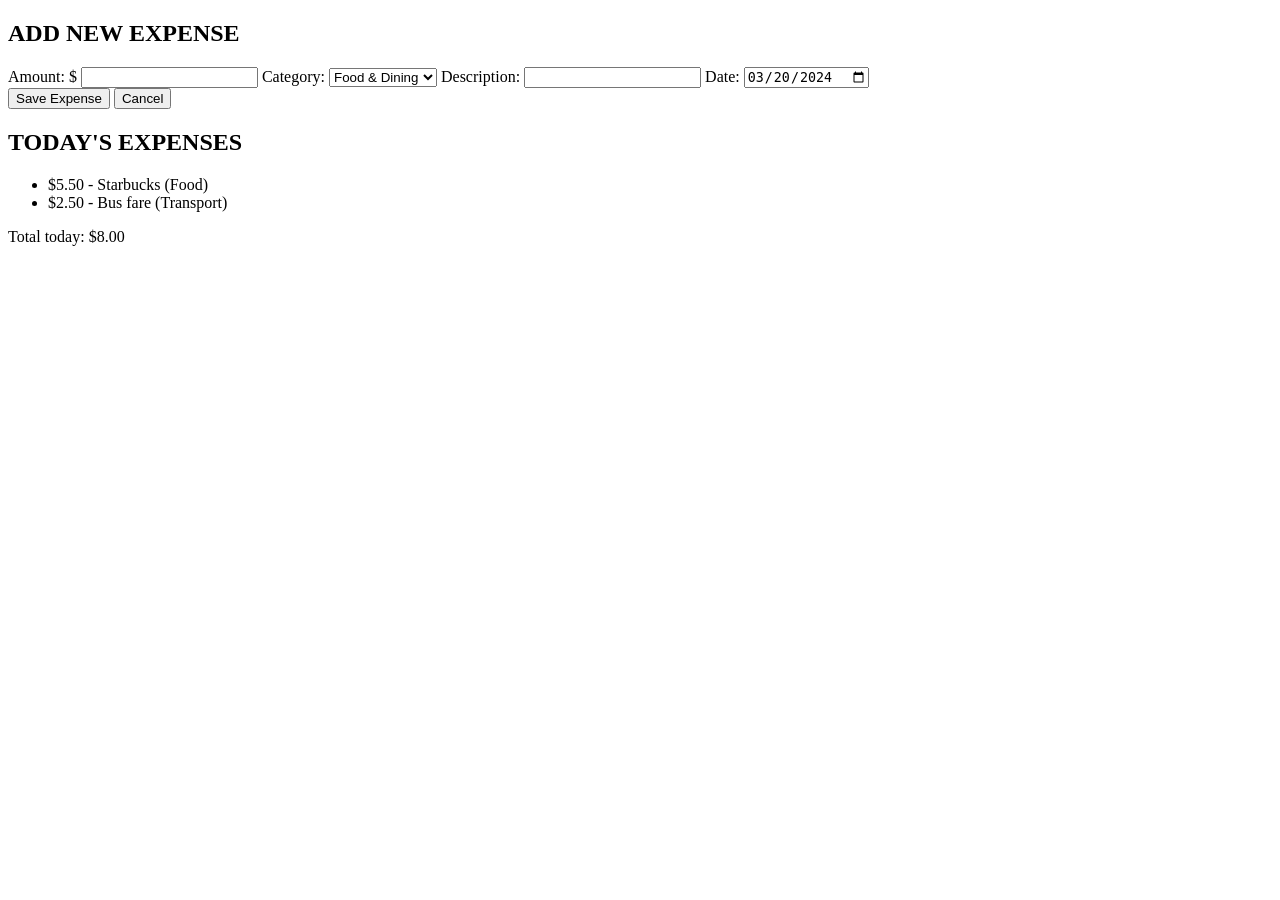
==== add-expense.html @ a71dc0dc "Add initial HTML files: index, add-expense, budget" ====
<!DOCTYPE html>
<html lang="ja">
  <head>
    <meta charset="UTF-8" />
    <meta name="viewport" content="width=device-width, initial-scale=1.0" />
    <title>Add New Expense</title>
  </head>
  <body>
    <main id="add-expense-page">
      <section id="expense-form-section">
        <h1>ADD NEW EXPENSE</h1>

        <form id="expense-form">
          <label for="amount">Amount: $</label>
          <input type="number" id="amount" name="amount" step="0.01" min="0" required />

          <label for="category">Category:</label>
          <select id="category" name="category" required>
            <option value="food">Food &amp; Dining</option>
            <option value="transport">Transportation</option>
            <option value="entertainment">Entertainment</option>
            <option value="shopping">Shopping</option>
            <option value="other">Other</option>
          </select>

          <label for="description">Description:</label>
          <input type="text" id="description" name="description" maxlength="120" />

          <label for="date">Date:</label>
          <input type="date" id="date" name="date" value="2024-03-20" required />

          <div class="actions">
            <button type="submit" id="save-expense">Save Expense</button>
            <button type="button" id="cancel-expense" onclick="history.back()">Cancel</button>
          </div>
        </form>
      </section>

      <section id="todays-expenses">
        <h2>TODAY'S EXPENSES</h2>
        <ul class="expense-list">
          <li class="expense-item"><span class="price">$5.50</span> - <span class="title">Starbucks</span> (<span class="category">Food</span>)</li>
          <li class="expense-item"><span class="price">$2.50</span> - <span class="title">Bus fare</span> (<span class="category">Transport</span>)</li>
        </ul>
        <p class="total">Total today: $8.00</p>
      </section>
    </main>
  </body>
</html>
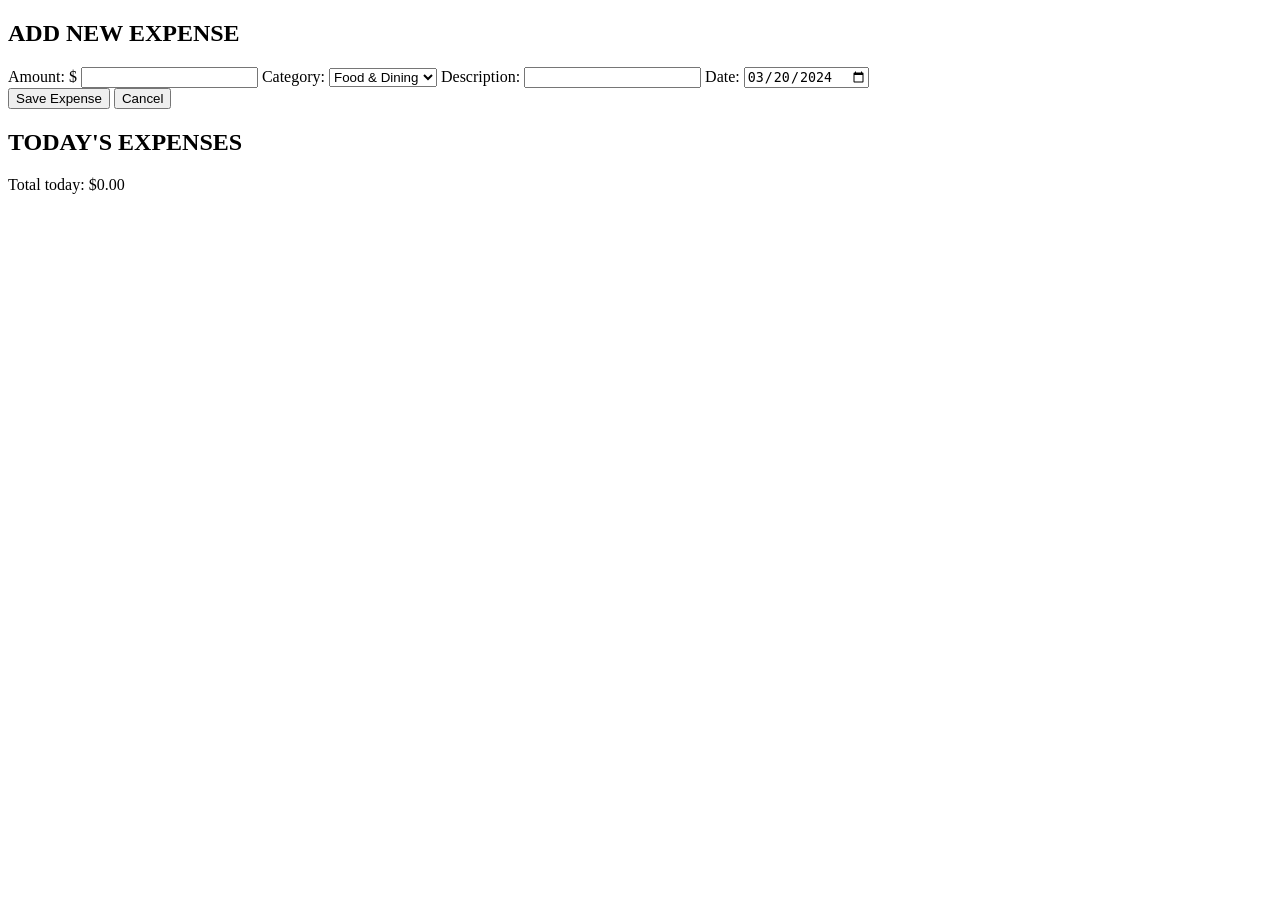
==== commit c6764d68: "javascript first part index html and js, expenses.js" ====
--- a/add-expense.html
+++ b/add-expense.html
@@ -1,49 +1,56 @@
 <!DOCTYPE html>
 <html lang="ja">
-  <head>
-    <meta charset="UTF-8" />
-    <meta name="viewport" content="width=device-width, initial-scale=1.0" />
-    <title>Add New Expense</title>
-  </head>
-  <body>
-    <main id="add-expense-page">
-      <section id="expense-form-section">
-        <h1>ADD NEW EXPENSE</h1>
 
-        <form id="expense-form">
-          <label for="amount">Amount: $</label>
-          <input type="number" id="amount" name="amount" step="0.01" min="0" required />
+<head>
+  <meta charset="UTF-8" />
+  <meta name="viewport" content="width=device-width, initial-scale=1.0" />
+  <title>Add New Expense</title>
+  </style>
+</head>
 
-          <label for="category">Category:</label>
-          <select id="category" name="category" required>
-            <option value="food">Food &amp; Dining</option>
-            <option value="transport">Transportation</option>
-            <option value="entertainment">Entertainment</option>
-            <option value="shopping">Shopping</option>
-            <option value="other">Other</option>
-          </select>
+<body>
+  <main id="add-expense-page">
+    <section id="expense-form-section">
+      <h1>ADD NEW EXPENSE</h1>
 
-          <label for="description">Description:</label>
-          <input type="text" id="description" name="description" maxlength="120" />
+      <form id="expense-form">
+        <label for="amount">Amount: $</label>
+        <input type="number" id="amount" name="amount" step="0.01" min="0" required />
 
-          <label for="date">Date:</label>
-          <input type="date" id="date" name="date" value="2024-03-20" required />
+        <label for="category">Category:</label>
+        <select id="category" name="category" required>
+          <option value="food">Food &amp; Dining</option>
+          <option value="transport">Transportation</option>
+          <option value="entertainment">Entertainment</option>
+          <option value="shopping">Shopping</option>
+          <option value="other">Other</option>
+        </select>
 
-          <div class="actions">
-            <button type="submit" id="save-expense">Save Expense</button>
-            <button type="button" id="cancel-expense" onclick="history.back()">Cancel</button>
-          </div>
-        </form>
-      </section>
+        <label for="description">Description:</label>
+        <input type="text" id="description" name="description" maxlength="120" required />
 
-      <section id="todays-expenses">
-        <h2>TODAY'S EXPENSES</h2>
-        <ul class="expense-list">
-          <li class="expense-item"><span class="price">$5.50</span> - <span class="title">Starbucks</span> (<span class="category">Food</span>)</li>
-          <li class="expense-item"><span class="price">$2.50</span> - <span class="title">Bus fare</span> (<span class="category">Transport</span>)</li>
-        </ul>
-        <p class="total">Total today: $8.00</p>
-      </section>
-    </main>
-  </body>
-</html>
+        <label for="date">Date:</label>
+        <input type="date" id="date" name="date" value="2024-03-20" required />
+
+        <div class="actions">
+          <button type="button" id="save-expense" onclick="addInformation()">Save Expense</button>
+          <button type="button" id="cancel-expense" onclick="cancelarFormulario()">Cancel</button>
+        </div>
+      </form>
+    </section>
+
+    <section id="todays-expenses">
+      <h2>TODAY'S EXPENSES</h2>
+      <ul class="expense-list">
+      </ul>
+      <p class="total">Total today: $0.00</p>
+      <p class="inpAmount" style="display: none;">0</p>
+    </section>
+  </main>
+  <script src="javascript/expenses.js"></script>
+  <script src="https://code.jquery.com/jquery-3.7.1.min.js"
+    integrity="sha256-/JqT3SQfawRcv/BIHPThkBvs0OEvtFFmqPF/lYI/Cxo=" crossorigin="anonymous">
+    </script>
+</body>
+
+</html>
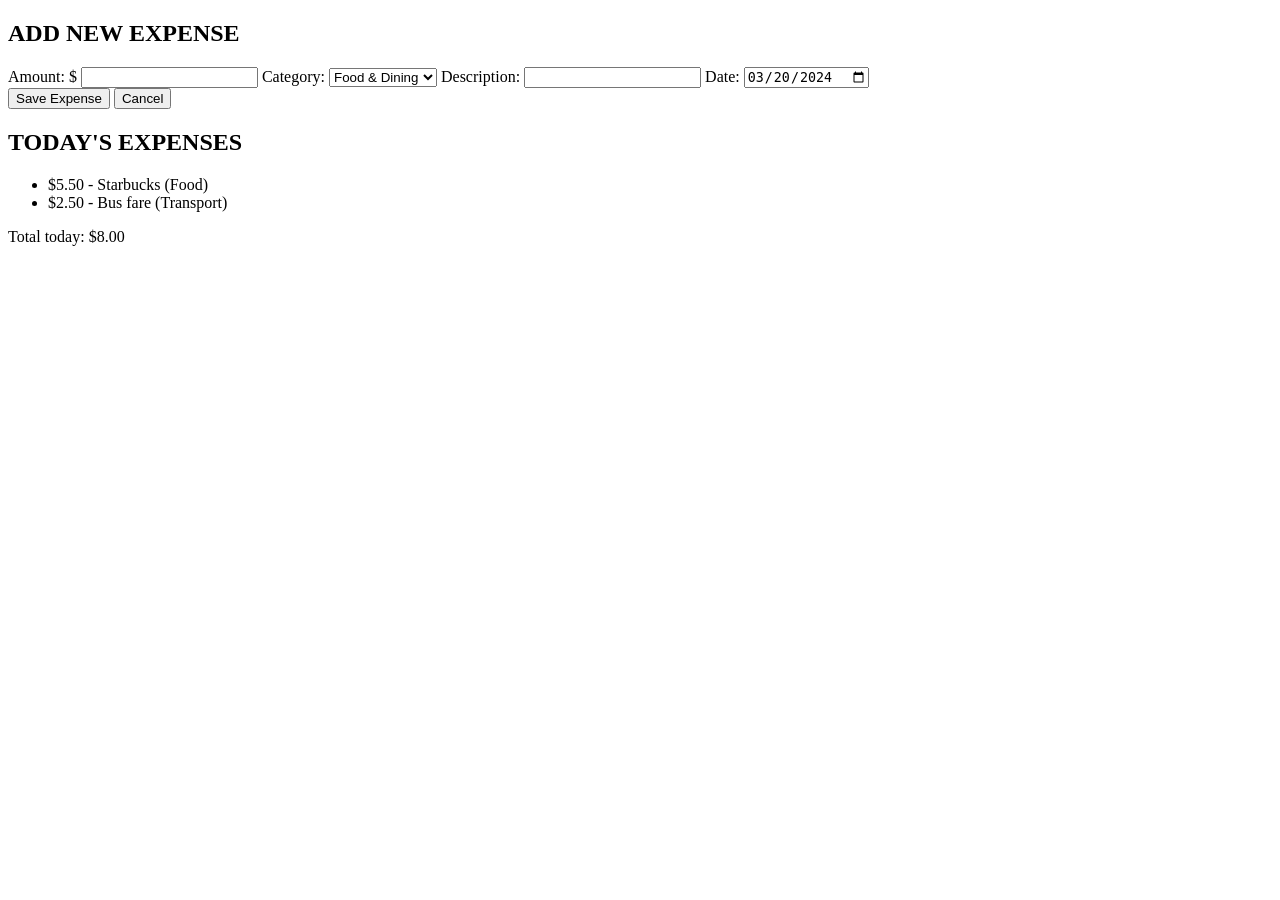
==== commit e7d6d03e: "Merge pull request #2 from BrahnGP/html-structure Html structure" ====
--- a/add-expense.html
+++ b/add-expense.html
@@ -1,56 +1,49 @@
 <!DOCTYPE html>
 <html lang="ja">
+  <head>
+    <meta charset="UTF-8" />
+    <meta name="viewport" content="width=device-width, initial-scale=1.0" />
+    <title>Add New Expense</title>
+  </head>
+  <body>
+    <main id="add-expense-page">
+      <section id="expense-form-section">
+        <h1>ADD NEW EXPENSE</h1>
 
-<head>
-  <meta charset="UTF-8" />
-  <meta name="viewport" content="width=device-width, initial-scale=1.0" />
-  <title>Add New Expense</title>
-  </style>
-</head>
+        <form id="expense-form">
+          <label for="amount">Amount: $</label>
+          <input type="number" id="amount" name="amount" step="0.01" min="0" required />
 
-<body>
-  <main id="add-expense-page">
-    <section id="expense-form-section">
-      <h1>ADD NEW EXPENSE</h1>
+          <label for="category">Category:</label>
+          <select id="category" name="category" required>
+            <option value="food">Food &amp; Dining</option>
+            <option value="transport">Transportation</option>
+            <option value="entertainment">Entertainment</option>
+            <option value="shopping">Shopping</option>
+            <option value="other">Other</option>
+          </select>
 
-      <form id="expense-form">
-        <label for="amount">Amount: $</label>
-        <input type="number" id="amount" name="amount" step="0.01" min="0" required />
+          <label for="description">Description:</label>
+          <input type="text" id="description" name="description" maxlength="120" />
 
-        <label for="category">Category:</label>
-        <select id="category" name="category" required>
-          <option value="food">Food &amp; Dining</option>
-          <option value="transport">Transportation</option>
-          <option value="entertainment">Entertainment</option>
-          <option value="shopping">Shopping</option>
-          <option value="other">Other</option>
-        </select>
+          <label for="date">Date:</label>
+          <input type="date" id="date" name="date" value="2024-03-20" required />
 
-        <label for="description">Description:</label>
-        <input type="text" id="description" name="description" maxlength="120" required />
+          <div class="actions">
+            <button type="submit" id="save-expense">Save Expense</button>
+            <button type="button" id="cancel-expense" onclick="history.back()">Cancel</button>
+          </div>
+        </form>
+      </section>
 
-        <label for="date">Date:</label>
-        <input type="date" id="date" name="date" value="2024-03-20" required />
-
-        <div class="actions">
-          <button type="button" id="save-expense" onclick="addInformation()">Save Expense</button>
-          <button type="button" id="cancel-expense" onclick="cancelarFormulario()">Cancel</button>
-        </div>
-      </form>
-    </section>
-
-    <section id="todays-expenses">
-      <h2>TODAY'S EXPENSES</h2>
-      <ul class="expense-list">
-      </ul>
-      <p class="total">Total today: $0.00</p>
-      <p class="inpAmount" style="display: none;">0</p>
-    </section>
-  </main>
-  <script src="javascript/expenses.js"></script>
-  <script src="https://code.jquery.com/jquery-3.7.1.min.js"
-    integrity="sha256-/JqT3SQfawRcv/BIHPThkBvs0OEvtFFmqPF/lYI/Cxo=" crossorigin="anonymous">
-    </script>
-</body>
-
-</html>+      <section id="todays-expenses">
+        <h2>TODAY'S EXPENSES</h2>
+        <ul class="expense-list">
+          <li class="expense-item"><span class="price">$5.50</span> - <span class="title">Starbucks</span> (<span class="category">Food</span>)</li>
+          <li class="expense-item"><span class="price">$2.50</span> - <span class="title">Bus fare</span> (<span class="category">Transport</span>)</li>
+        </ul>
+        <p class="total">Total today: $8.00</p>
+      </section>
+    </main>
+  </body>
+</html>
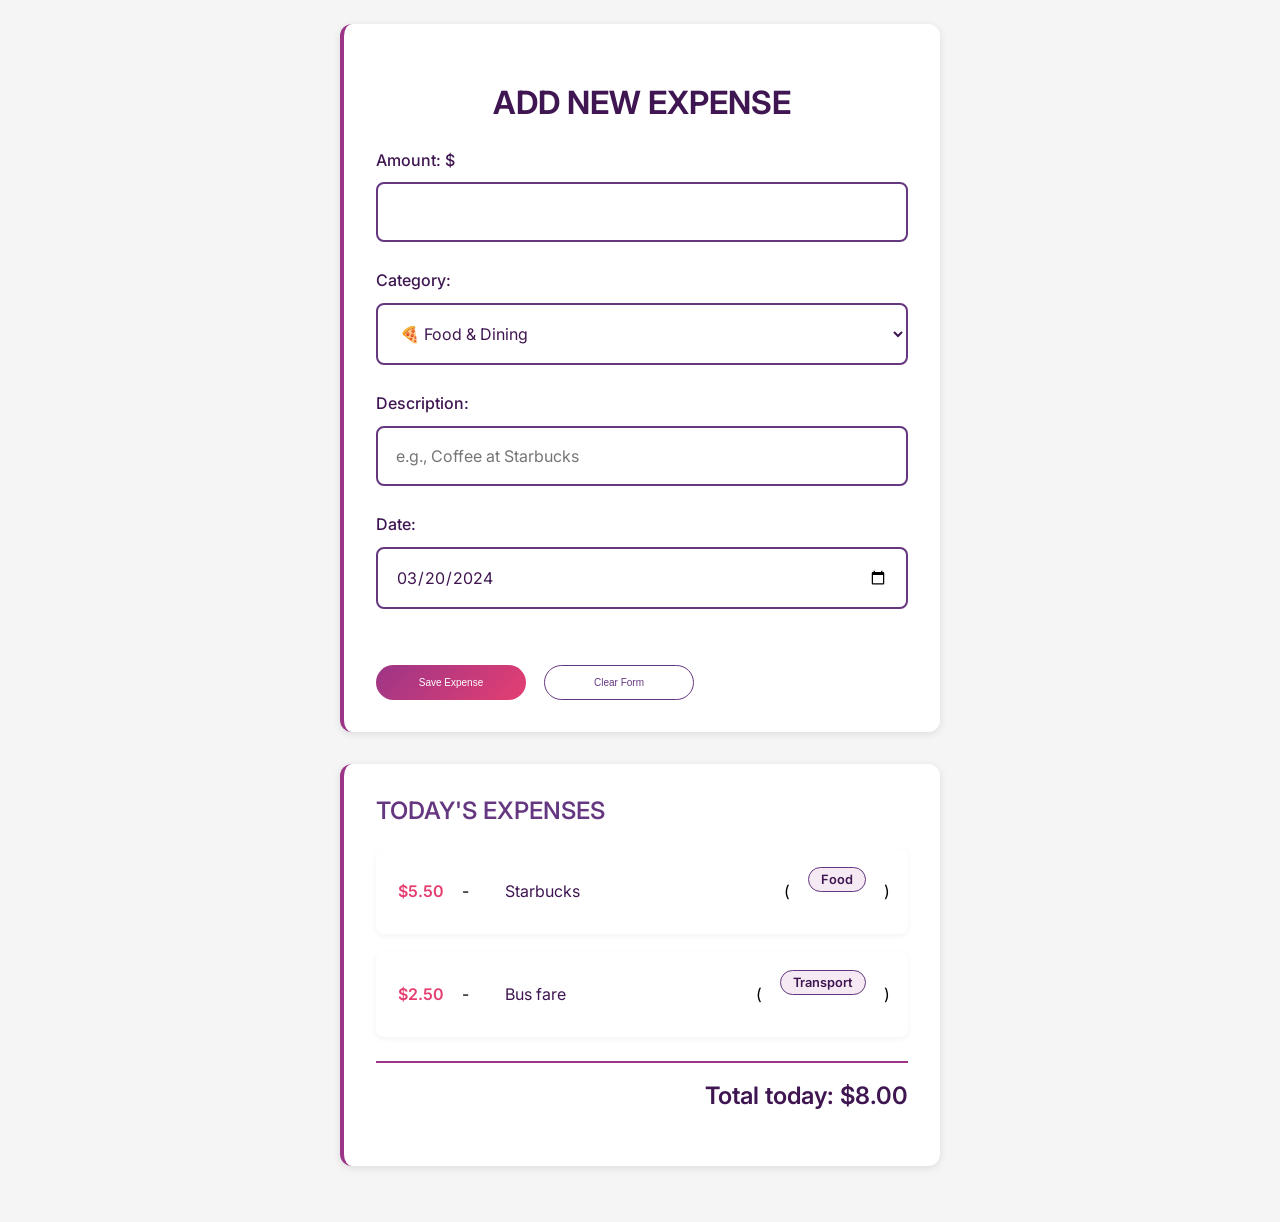
==== commit f977c17c: "The commit for the style adjustments made by Arthem has been completed" ====
--- a/add-expense.html
+++ b/add-expense.html
@@ -4,40 +4,49 @@
     <meta charset="UTF-8" />
     <meta name="viewport" content="width=device-width, initial-scale=1.0" />
     <title>Add New Expense</title>
+    <link rel="stylesheet" href="style.css">
   </head>
   <body>
     <main id="add-expense-page">
       <section id="expense-form-section">
-        <h1>ADD NEW EXPENSE</h1>
+        <h1 class="header">ADD NEW EXPENSE</h1>
 
         <form id="expense-form">
-          <label for="amount">Amount: $</label>
-          <input type="number" id="amount" name="amount" step="0.01" min="0" required />
+          <div class="form-field">
+            <label for="amount">Amount: $</label>
+            <input type="number" id="amount" name="amount" step="0.01" min="0" required />
+          </div>
 
-          <label for="category">Category:</label>
-          <select id="category" name="category" required>
-            <option value="food">Food &amp; Dining</option>
-            <option value="transport">Transportation</option>
-            <option value="entertainment">Entertainment</option>
-            <option value="shopping">Shopping</option>
-            <option value="other">Other</option>
-          </select>
+          <div class="form-field">
+            <label for="category">Category:</label>
+            <select id="category" name="category" required>
+              <option value="food">🍕 Food &amp; Dining</option>
+              <option value="transport">🚌 Transportation</option>
+              <option value="entertainment">🎮 Entertainment</option>
+              <option value="shopping">🛒 Shopping</option>
+              <option value="other">📦 Other</option>
+            </select>
+          </div>
 
-          <label for="description">Description:</label>
-          <input type="text" id="description" name="description" maxlength="120" />
+          <div class="form-field">
+            <label for="description">Description:</label>
+            <input type="text" id="description" name="description" maxlength="120" placeholder="e.g., Coffee at Starbucks" />
+          </div>
 
-          <label for="date">Date:</label>
-          <input type="date" id="date" name="date" value="2024-03-20" required />
+          <div class="form-field">
+            <label for="date">Date:</label>
+            <input type="date" id="date" name="date" value="2024-03-20" required />
+          </div>
 
           <div class="actions">
             <button type="submit" id="save-expense">Save Expense</button>
-            <button type="button" id="cancel-expense" onclick="history.back()">Cancel</button>
+            <button type="reset" id="cancel-expense">Clear Form</button>
           </div>
         </form>
       </section>
 
       <section id="todays-expenses">
-        <h2>TODAY'S EXPENSES</h2>
+        <h2 class="subheader">TODAY'S EXPENSES</h2>
         <ul class="expense-list">
           <li class="expense-item"><span class="price">$5.50</span> - <span class="title">Starbucks</span> (<span class="category">Food</span>)</li>
           <li class="expense-item"><span class="price">$2.50</span> - <span class="title">Bus fare</span> (<span class="category">Transport</span>)</li>
--- a/style.css
+++ b/style.css
@@ -0,0 +1,553 @@
+@import url('https://fonts.googleapis.com/css2?family=Inter:ital,opsz,wght@0,14..32,100..900;1,14..32,100..900&display=swap');
+
+:root {
+    /* Defining colors */
+    --main-darkpurple: #3F1651;
+    --submain-purple: #653780;
+    --light-purple: #9C3587;
+    --bright-pink: #E53F71;
+    --desert-yellow: #F89F5B;
+
+    --success-green:rgba(16, 185, 129, 1);
+    --danger-red: #dc3545;
+    --warning-orange: #fd7e14;
+    
+    /* Spacings */
+    --spacing-xs: 8px;
+    --spacing-sm: 18px;
+    --spacing-md: 24px;
+    --spacing-lg: 32px;
+    --spacing-xl: 46px;
+
+    /* Font-sizes */
+    --font-sm: 10px;
+    --font-base: 16px;
+    --font-lg: 24px;
+    --font-xl:32px;
+} 
+
+body {
+    background-color: whitesmoke;
+    scroll-behavior: smooth;
+    font-family: "Inter", sans-serif;
+    margin: 0;
+    padding: 0;
+    min-height: 100vh;
+}
+
+#dashboard, #add-expense-page, #budget-manager {
+    max-width: 600px;
+    margin: 0 auto;
+    padding: var(--spacing-md);
+}
+
+section {
+    background: white;
+    border-radius: 12px;
+    padding: var(--spacing-lg);
+    margin-bottom: var(--spacing-lg);
+    box-shadow: 0 2px 8px rgba(0, 0, 0, 0.1);
+    border-left: 4px solid var(--light-purple);
+}
+
+.header {
+    color: var(--main-darkpurple);   
+    font-size: var(--font-xl);
+    font-weight: 650;
+    margin-bottom: var(--spacing-md);
+    text-align: center;
+}
+
+.subheader {
+    font-size: var(--font-lg);
+    color: var(--submain-purple); 
+    font-weight: 550; 
+    margin-top: 0;
+    margin-bottom: var(--spacing-md);
+}
+
+#current-balance {
+    color: var(--bright-pink);
+    font-weight: 600;  
+}
+
+.balance, .monthly-spend {
+    font-size: var(--font-base);
+    margin: var(--spacing-md) 0;
+}
+
+#monthly-spent {
+    color: var(--danger-red);
+    font-weight: 600;
+}
+
+#monthly-budget {
+    color: var(--success-green);
+    font-weight: 600;
+}
+
+.quick-status {
+    line-height: 1.6;
+}
+
+.category-status-list, .expense-list {
+    list-style: none;
+    padding: 0;
+    margin: 0;
+}
+
+.category-status-item, .expense-item {
+    padding: var(--spacing-sm);
+    margin-bottom: var(--spacing-sm);
+    background: white;
+    border-radius: 8px;
+    display: flex;
+    align-items: center;
+    gap: var(--spacing-sm);
+    box-shadow: 0 2px 6px rgba(0,0,0,0.05);
+    border-left: 4px solid transparent;
+}
+
+.onTrackState {
+    color: var(--success-green);
+    font-size: var(--font-base);
+    font-weight: 500;
+}
+
+.overBudgetState {
+    color: var(--danger-red);
+    font-size: var(--font-base);
+    font-weight: 500;
+}
+
+.progress-bar {
+    width: 100%;
+    max-width: 400px;
+    height: 25px;
+    background-color: #e5e7eb;
+    border-radius: 10px;
+    overflow: hidden;
+    position: relative;
+    box-shadow: 0 2px 8px rgba(0,0,0,0.07);
+    margin: var(--spacing-lg) 0;
+}
+
+.progress-bar::before {
+    content: '';
+    display: block;
+    height: 100%;
+    width: var(--progress, 0%);
+    background: var(--color, linear-gradient(90deg, var(--success-green) 0%, var(--desert-yellow) 50%, var(--bright-pink) 100%));
+    border-radius: 10px 0 0 10px;
+    transition: width 0.5s cubic-bezier(.4,0,.2,1);
+    position: relative;
+    animation: progressLoad 2s ease-out;
+}
+
+@keyframes progressLoad {
+     from {
+        width: 0;
+     }
+     to {
+        width: var(--progress, 0%);
+     }
+}
+
+.progress-text {
+    position: absolute;
+    left: 0;
+    top: 0;
+    width: 100%;
+    height: 100%;
+    display: flex;
+    align-items: center;
+    justify-content: center;
+    font-weight: bold;
+    color: white;
+    font-size: var(--font-sm);
+    pointer-events: none;
+    z-index: 1;
+    text-shadow: 0 1px 2px rgba(0,0,0,0.5);
+}
+
+#recent-expenses {
+    line-height: 1.6;
+}
+
+/* MAIN BUTTONS */
+button {
+    width: 120px;
+    height: 35px;
+    border: none;
+    border-radius: 50px;
+    color: white;
+    background: linear-gradient(135deg, var(--light-purple), var(--bright-pink));
+    font-size: var(--font-sm);
+    cursor: pointer;
+    font-weight: 500;
+    transition: all 0.3s ease;
+    margin-left: var(--spacing-lg);
+}
+
+#add-expense {
+    margin: 0;
+}
+
+/* Primary button hover effects */
+button:hover,
+#add-expense:hover, 
+#view-all:hover, 
+#update-budgets:hover, 
+#reports:hover, 
+#save-expense:hover {
+    transform: translateY(-2px);
+    box-shadow: 0 4px 12px rgba(156, 53, 135, 0.3);
+}
+
+/* Secondary buttons */
+#set-budget, 
+#reset-all, 
+#cancel-expense {
+    color: var(--submain-purple);
+    background: white;
+    border: 1.5px solid var(--submain-purple);
+}
+
+#set-budget:hover, 
+#reset-all:hover, 
+#cancel-expense:hover {
+    background: linear-gradient(135deg, var(--submain-purple), var(--light-purple));
+    color: white;
+    border: 1.5px solid white;
+    transform: translateY(-2px);
+}
+
+
+/* FORMS & INPUTS */
+form {
+    line-height: 1.8;
+    display: flex;
+    flex-direction: column;
+    gap: var(--spacing-md);
+}
+
+input[type="number"], 
+input[type="text"], 
+input[type="date"], 
+select,
+.income-area,
+.budget-input {
+    background-color: #ffffff;
+    border-radius: 8px;
+    color: var(--main-darkpurple);
+    padding: var(--spacing-sm);
+    font-size: var(--font-base);
+    transition: all 0.3s ease;
+    font-family: inherit;
+    box-sizing: border-box;
+    border: 2px solid var(--submain-purple);
+}
+
+.income-area {
+    border-color: var(--desert-yellow);
+    margin-left: var(--spacing-xs);
+    font-weight: 600;
+    width: auto;
+}
+
+.budget-input {
+    border-color: var(--desert-yellow);
+    width: 80px;
+    font-weight: 600;
+}
+
+input[type="number"], 
+input[type="text"], 
+input[type="date"], 
+select {
+    width: 100%;
+}
+
+input:focus, 
+select:focus,
+.income-area:focus,
+.budget-input:focus {
+    outline: none;
+    border-color: var(--bright-pink);
+    box-shadow: 0 0 0 3px rgba(229, 63, 113, 0.1);
+    transform: translateY(-1px);
+}
+
+
+label {
+    color: var(--main-darkpurple);
+    font-weight: 500;
+    margin-bottom: var(--spacing-xs);
+    display: block;
+    font-size: var(--font-base);
+}
+
+
+/* NAVIGATION & ACTIONS */
+#actions, 
+#budget-actions,
+.actions {
+    display: flex;
+    gap: var(--spacing-sm);
+    margin-top: var(--spacing-lg);
+    justify-content: center;
+    align-items: center;
+    flex-wrap: wrap;
+}
+
+#budget-actions {
+    padding-top: var(--spacing-lg);
+    border-top: 2px solid #e0e0e0;
+    margin-top: var(--spacing-xl);
+}
+
+.actions {
+    justify-content: flex-start;
+}
+
+.actions button {
+    margin-left: 0;
+    flex: 1;
+    max-width: 150px;
+}
+
+
+/* EXPENSE ITEMS */
+.expense-list .expense-item {
+    justify-content: space-between;
+    align-items: center;
+}
+
+.expense-item .price {
+    font-weight: 600;
+    color: var(--bright-pink);
+    font-size: var(--font-base);
+}
+
+.expense-item .title {
+    flex: 1;
+    margin: 0 var(--spacing-sm);
+    color: var(--main-darkpurple);
+}
+
+.expense-item .category {
+    color: var(--main-darkpurple);
+    font-weight: 600;
+    padding: 4px 12px;
+    border-radius: 16px;
+    font-size: 0.8rem;
+    background: rgba(156, 53, 135, 0.1);
+    border: 1px solid var(--submain-purple);
+}
+
+/* CATEGORY COLORS */
+.category[data-cat="food"],
+.category-status-item[data-cat="food"] {
+    border-left-color: var(--desert-yellow);
+}
+
+.category[data-cat="transport"],
+.category-status-item[data-cat="transport"] {
+    border-left-color: var(--light-purple);
+}
+
+.category[data-cat="fun"],
+.category-status-item[data-cat="fun"] {
+    border-left-color: var(--bright-pink);
+}
+
+/* Category badges with colored borders instead of backgrounds */
+.expense-item .category[data-cat="food"] {
+    background: rgba(248, 159, 91, 0.1);
+    border-color: var(--desert-yellow);
+    color: var(--main-darkpurple);
+}
+
+.expense-item .category[data-cat="transport"] {
+    background: rgba(156, 53, 135, 0.1);
+    border-color: var(--light-purple);
+    color: var(--main-darkpurple);
+}
+
+.expense-item .category[data-cat="fun"] {
+    background: rgba(229, 63, 113, 0.1);
+    border-color: var(--bright-pink);
+    color: var(--main-darkpurple);
+}
+
+.total {
+    text-align: right;
+    font-weight: 600;
+    color: var(--main-darkpurple);
+    font-size: var(--font-lg);
+    margin-top: var(--spacing-md);
+    padding-top: var(--spacing-sm);
+    border-top: 2px solid var(--light-purple);
+}
+
+/* BUDGET CATEGORIES */
+.category {
+    background: linear-gradient(135deg, #ffffff, #fef7ff);
+    border: 1px solid var(--light-purple);
+    border-radius: 12px;
+    padding: var(--spacing-md);
+    margin-bottom: var(--spacing-md);
+    transition: transform 0.2s ease;
+}
+
+.category:hover {
+    transform: translateY(-2px);
+    box-shadow: 0 4px 16px rgba(156, 53, 135, 0.1);
+}
+
+.category header {
+    display: flex;
+    align-items: center;
+    gap: var(--spacing-sm);
+    margin-bottom: var(--spacing-sm);
+}
+
+.category .icon {
+    font-size: 24px;
+    padding: var(--spacing-xs);
+    border-radius: 8px;
+    color: white;
+}
+
+.category[data-cat="food"] .icon {
+    background: linear-gradient(135deg, var(--desert-yellow), #ffd54f);
+}
+
+.category[data-cat="transport"] .icon {
+    background: linear-gradient(135deg, var(--light-purple), var(--bright-pink));
+}
+
+.category[data-cat="fun"] .icon {
+    background: linear-gradient(135deg, var(--bright-pink), #ff6b9d);
+}
+
+.budget-row {
+    display: flex;
+    align-items: center;
+    gap: var(--spacing-xs);
+    margin-bottom: var(--spacing-sm);
+}
+
+.spent-row {
+    margin: var(--spacing-sm) 0 var(--spacing-md);
+}
+
+.spent {
+    color: var(--submain-purple);
+    font-weight: 600;
+    font-size: var(--font-base);
+}
+
+.remaining {
+    color: var(--success-green);
+    font-weight: 500;
+    margin: var(--spacing-sm) 0;
+}
+
+.over {
+    color: var(--danger-red);
+    font-weight: 600;
+    margin: var(--spacing-sm) 0;
+}
+
+/* RESPONSIVE DESIGN */
+@media (max-width: 768px) {
+    #dashboard, #add-expense-page, #budget-manager {
+        padding: var(--spacing-sm);
+        margin: 0 var(--spacing-xs);
+    }
+    
+    .header {
+        font-size: var(--font-lg);
+    }
+    
+    .expense-item {
+        flex-direction: column;
+        align-items: flex-start;
+        gap: var(--spacing-xs);
+    }
+    
+    .category-status-item {
+        flex-direction: column;
+        text-align: center;
+        align-items: center;
+    }
+    
+    #actions, #budget-actions, .actions {
+        flex-direction: column;
+        align-items: center;
+        gap: var(--spacing-sm);
+    }
+    
+    button {
+        width: 100%;
+        max-width: 200px;
+        margin-left: 0;
+    }
+    
+    .progress-bar {
+        height: 20px;
+        max-width: 100%;
+    }
+    
+    .budget-row {
+        flex-direction: column;
+        align-items: flex-start;
+    }
+    
+    .budget-input {
+        width: 100px;
+    }
+    
+    form {
+        gap: var(--spacing-sm);
+    }
+    
+    section {
+        padding: var(--spacing-md);
+    }
+}
+
+@media (max-width: 480px) {
+    :root {
+        --font-xl: 24px;
+        --font-lg: 18px;
+        --font-base: 14px;
+        --spacing-lg: 20px;
+        --spacing-md: 16px;
+    }
+    
+    .category {
+        padding: var(--spacing-sm);
+    }
+    
+    .category-status-item, .expense-item {
+        padding: var(--spacing-xs);
+    }
+    
+    .progress-text {
+        font-size: 10px;
+    }
+    
+    .income-area {
+        width: 120px;
+        margin-left: 0;
+        margin-top: var(--spacing-xs);
+    }
+    
+    #monthly-income label {
+        display: block;
+        text-align: center;
+    }
+}
+
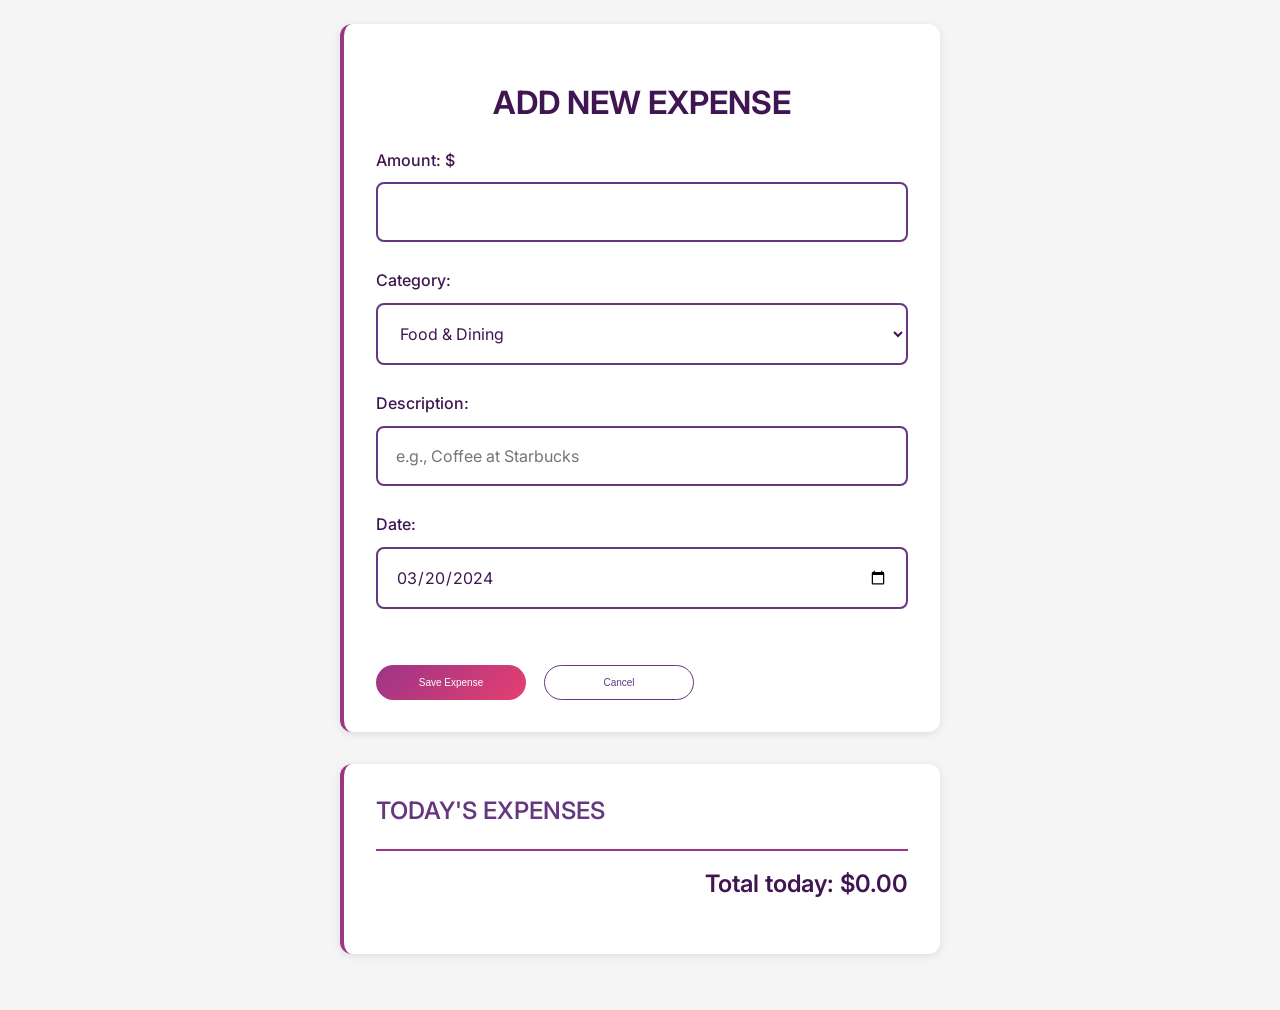
==== commit f3e26e85: "Merge branch 'content-testing' into js-functions" ====
--- a/add-expense.html
+++ b/add-expense.html
@@ -1,58 +1,63 @@
 <!DOCTYPE html>
 <html lang="ja">
-  <head>
-    <meta charset="UTF-8" />
-    <meta name="viewport" content="width=device-width, initial-scale=1.0" />
-    <title>Add New Expense</title>
-    <link rel="stylesheet" href="style.css">
-  </head>
-  <body>
-    <main id="add-expense-page">
-      <section id="expense-form-section">
-        <h1 class="header">ADD NEW EXPENSE</h1>
 
-        <form id="expense-form">
-          <div class="form-field">
+<head>
+  <meta charset="UTF-8" />
+  <meta name="viewport" content="width=device-width, initial-scale=1.0" />
+  <title>Add New Expense</title>
+  <link rel="stylesheet" href="style.css">
+</head>
+
+<body>
+  <main id="add-expense-page">
+    <section id="expense-form-section">
+      <h1 class="header">ADD NEW EXPENSE</h1>
+
+      <form id="expense-form">
+         <div class="form-field">
             <label for="amount">Amount: $</label>
             <input type="number" id="amount" name="amount" step="0.01" min="0" required />
           </div>
 
-          <div class="form-field">
-            <label for="category">Category:</label>
-            <select id="category" name="category" required>
-              <option value="food">🍕 Food &amp; Dining</option>
-              <option value="transport">🚌 Transportation</option>
-              <option value="entertainment">🎮 Entertainment</option>
-              <option value="shopping">🛒 Shopping</option>
-              <option value="other">📦 Other</option>
-            </select>
-          </div>
-
-          <div class="form-field">
-            <label for="description">Description:</label>
-            <input type="text" id="description" name="description" maxlength="120" placeholder="e.g., Coffee at Starbucks" />
-          </div>
-
-          <div class="form-field">
+		<div class="form-field">
+			<label for="category">Category:</label>
+			<select id="category" name="category" required>
+			  <option value="food">Food &amp; Dining</option>
+			  <option value="transport">Transportation</option>
+			  <option value="entertainment">Entertainment</option>
+			  <option value="other">Other</option>
+			</select>
+		</div>
+		
+		<div class="form-field">
+			<label for="description">Description:</label>
+			<input type="text" id="description" name="description" maxlength="120" placeholder="e.g., Coffee at Starbucks" required />
+		</div>
+		
+        <div class="form-field">
             <label for="date">Date:</label>
             <input type="date" id="date" name="date" value="2024-03-20" required />
           </div>
 
-          <div class="actions">
-            <button type="submit" id="save-expense">Save Expense</button>
-            <button type="reset" id="cancel-expense">Clear Form</button>
-          </div>
-        </form>
-      </section>
+        <div class="actions">
+          <button type="button" id="save-expense" onclick="addInformation()">Save Expense</button>
+          <button type="button" id="cancel-expense" onclick="cancelarFormulario()">Cancel</button>
+        </div>
+      </form>
+    </section>
 
-      <section id="todays-expenses">
-        <h2 class="subheader">TODAY'S EXPENSES</h2>
-        <ul class="expense-list">
-          <li class="expense-item"><span class="price">$5.50</span> - <span class="title">Starbucks</span> (<span class="category">Food</span>)</li>
-          <li class="expense-item"><span class="price">$2.50</span> - <span class="title">Bus fare</span> (<span class="category">Transport</span>)</li>
-        </ul>
-        <p class="total">Total today: $8.00</p>
-      </section>
-    </main>
-  </body>
-</html>
+    <section id="todays-expenses">
+      <h2 class="subheader">TODAY'S EXPENSES</h2>
+      <ul class="expense-list">
+      </ul>
+      <p class="total">Total today: $0.00</p>
+      <p class="inpAmount" style="display: none;">0</p>
+    </section>
+  </main>
+  <script src="javascript/expenses.js"></script>
+  <script src="https://code.jquery.com/jquery-3.7.1.min.js"
+    integrity="sha256-/JqT3SQfawRcv/BIHPThkBvs0OEvtFFmqPF/lYI/Cxo=" crossorigin="anonymous">
+    </script>
+</body>
+
+</html>
